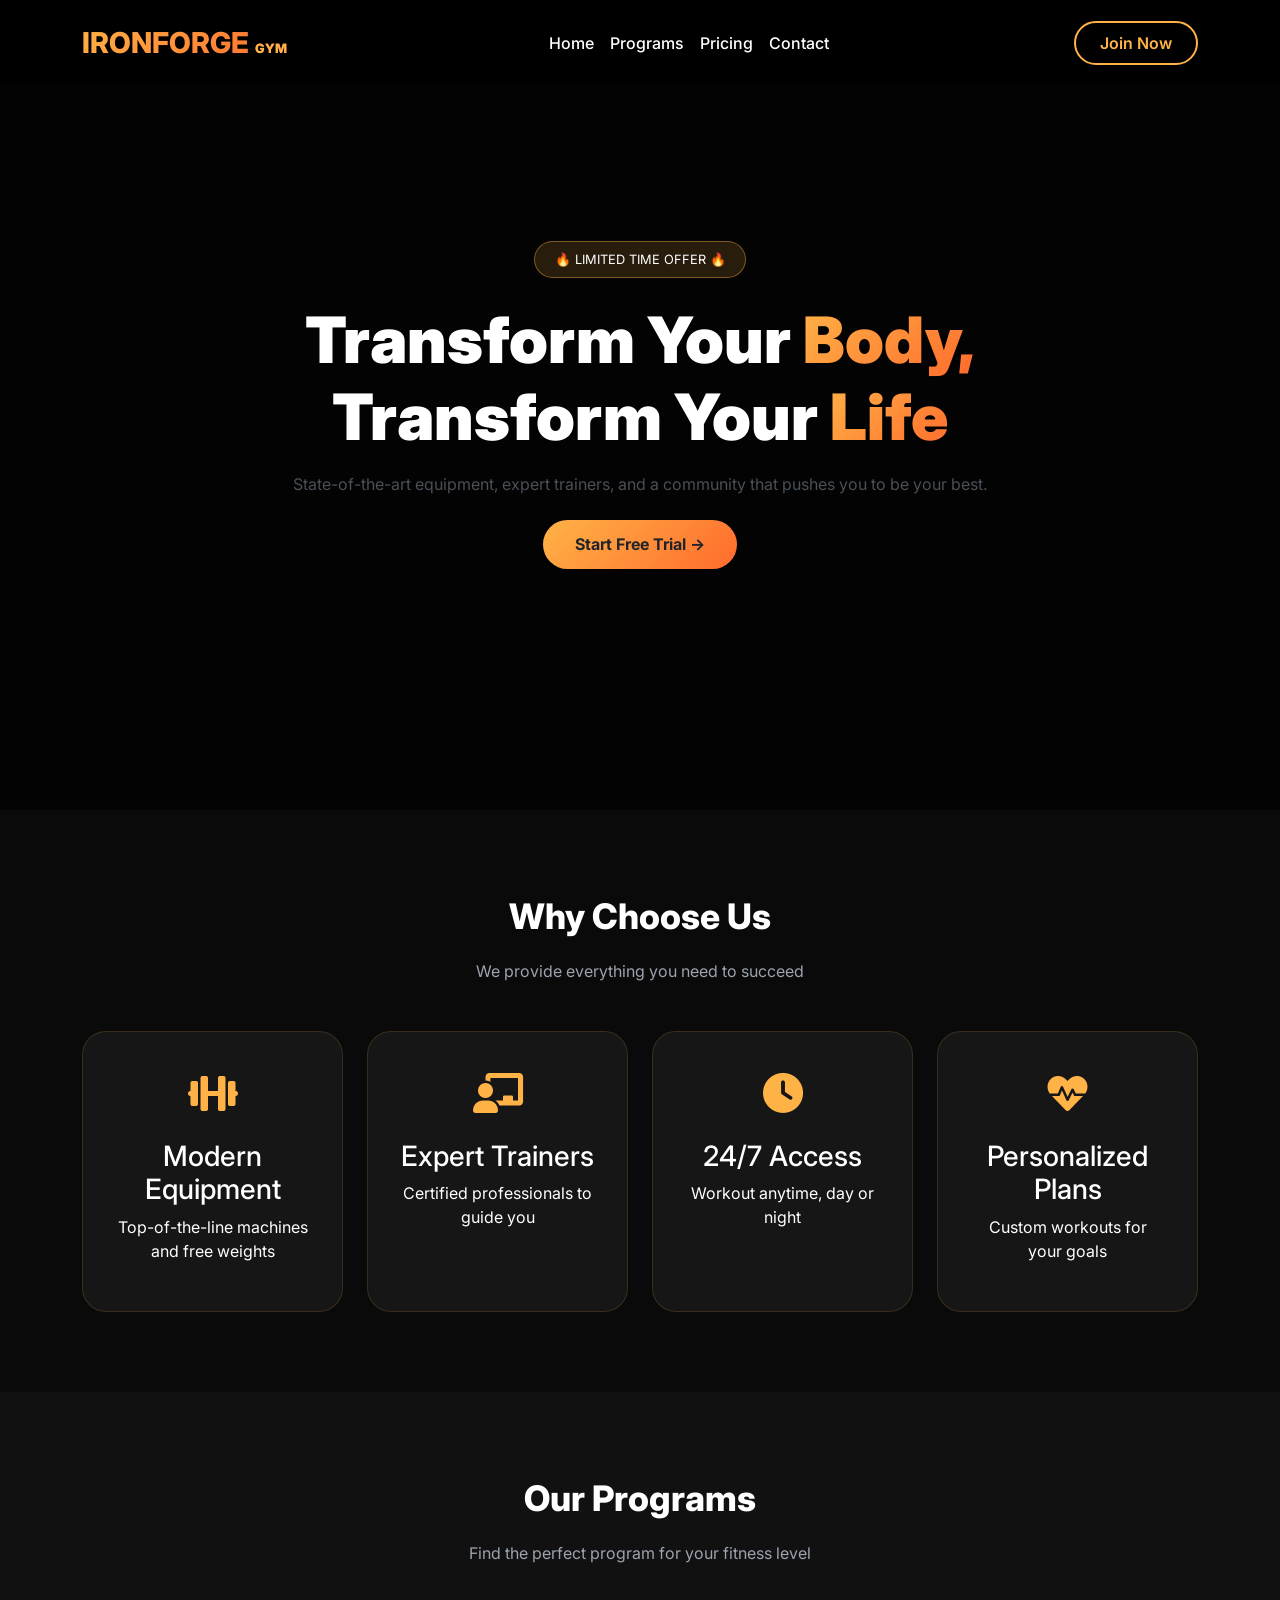
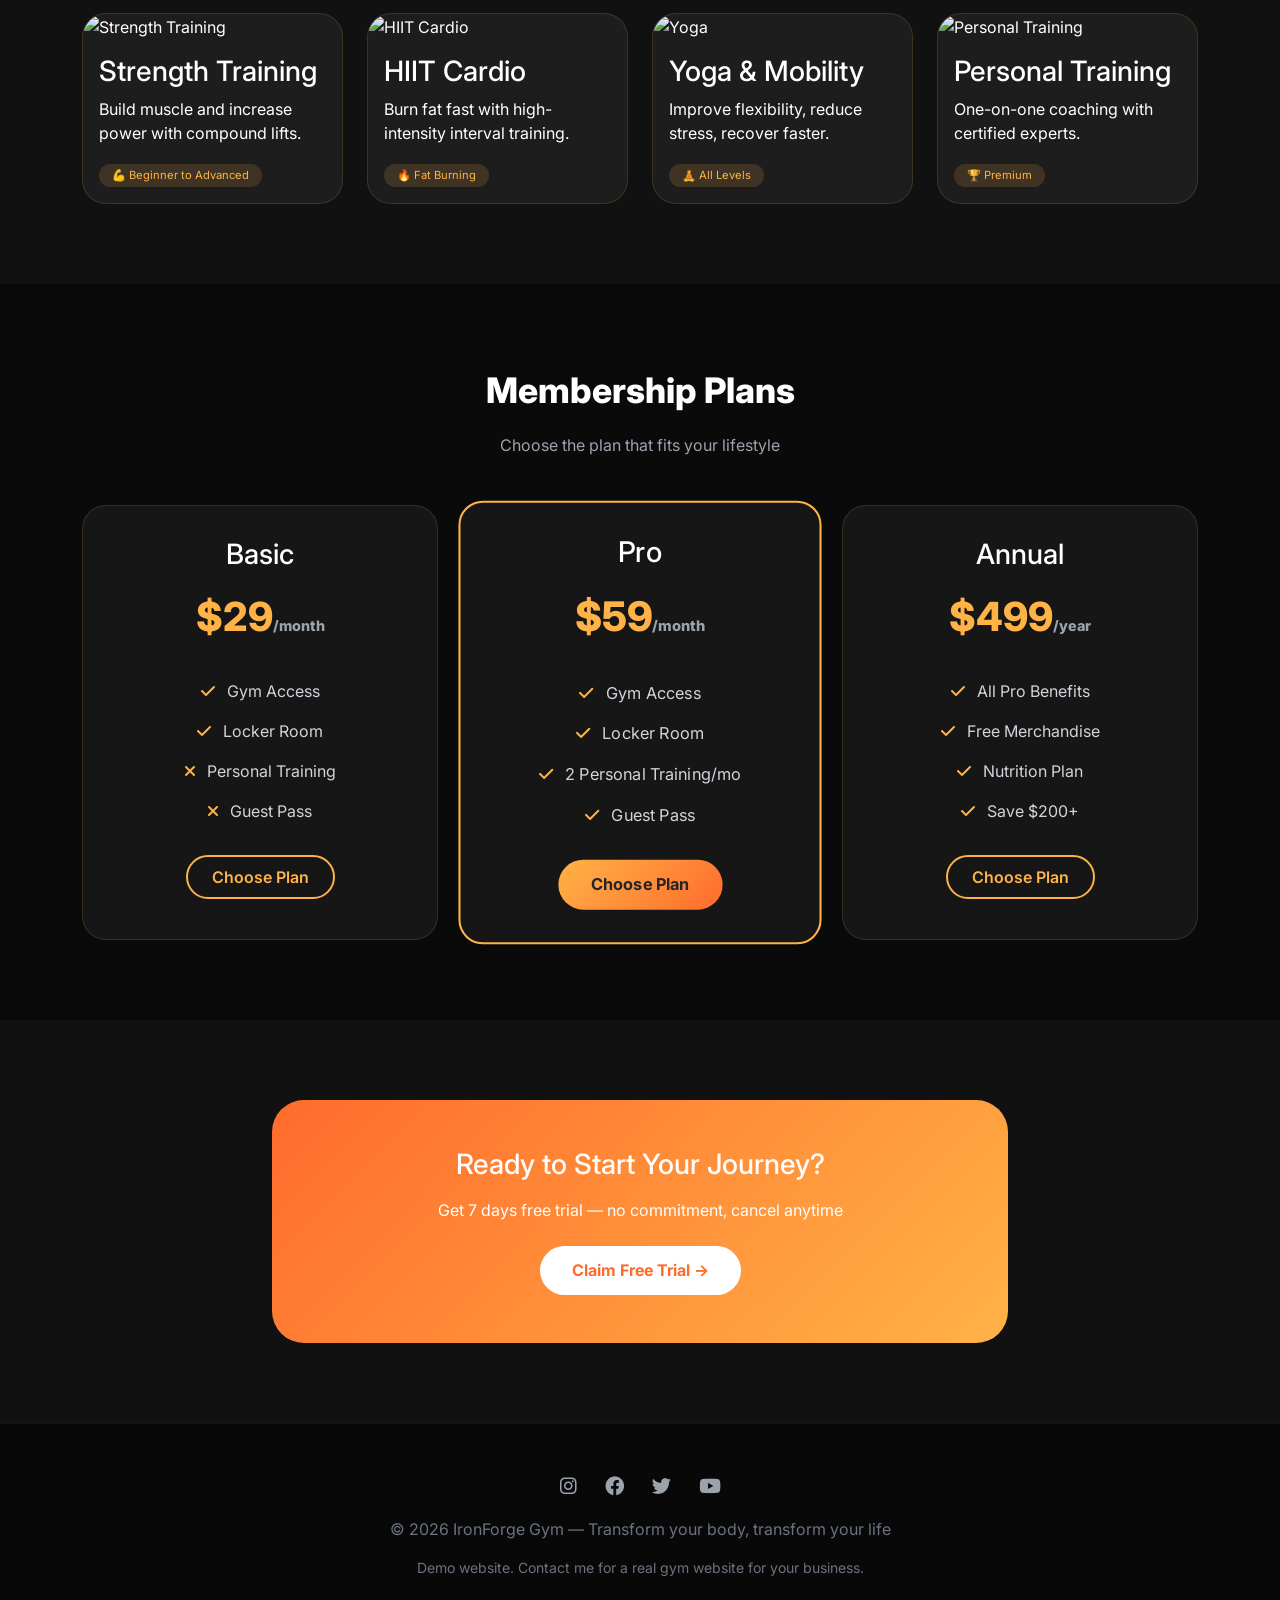
==== index.html @ 15429b62 "Rename IronForgeGym.html to index.html" ====
<!DOCTYPE html>
<html lang="en">
<head>
    <meta charset="UTF-8">
    <meta name="viewport" content="width=device-width, initial-scale=1.0">
    <title>IronForge Gym • Transform Your Body</title>
    
    <!-- Bootstrap 5 CSS -->
    <link href="https://cdn.jsdelivr.net/npm/bootstrap@5.3.0/dist/css/bootstrap.min.css" rel="stylesheet">
    <!-- Font Awesome -->
    <link rel="stylesheet" href="https://cdnjs.cloudflare.com/ajax/libs/font-awesome/6.0.0-beta3/css/all.min.css">
    <!-- Google Fonts -->
    <link href="https://fonts.googleapis.com/css2?family=Inter:opsz,wght@14..32,300;14..32,400;14..32,600;14..32,700;14..32,800;14..32,900&display=swap" rel="stylesheet">
    
    <style>
        * {
            margin: 0;
            padding: 0;
            box-sizing: border-box;
        }

        body {
            font-family: 'Inter', sans-serif;
            background: #0a0a0a;
            color: #ffffff;
            scroll-behavior: smooth;
        }

        /* Custom Colors */
        :root {
            --primary-orange: #ff6b2c;
            --primary-gold: #ffb347;
            --dark-bg: #0a0a0a;
            --card-bg: rgba(255, 255, 255, 0.05);
        }

        /* Navigation */
        .navbar {
            background: rgba(0, 0, 0, 0.85);
            backdrop-filter: blur(10px);
            padding: 1rem 0;
            transition: all 0.3s;
        }

        .navbar-brand {
            font-size: 1.8rem;
            font-weight: 800;
            background: linear-gradient(135deg, var(--primary-gold), var(--primary-orange));
            -webkit-background-clip: text;
            background-clip: text;
            color: transparent;
        }

        .navbar-brand span {
            font-size: 0.8rem;
            background: none;
            -webkit-background-clip: unset;
            color: var(--primary-gold);
        }

        .nav-link {
            color: #ffffff !important;
            font-weight: 500;
            transition: color 0.3s;
        }

        .nav-link:hover {
            color: var(--primary-gold) !important;
        }

        .btn-outline-gold {
            border: 2px solid var(--primary-gold);
            background: transparent;
            color: var(--primary-gold);
            padding: 0.5rem 1.5rem;
            border-radius: 40px;
            font-weight: 600;
            transition: 0.3s;
        }

        .btn-outline-gold:hover {
            background: var(--primary-gold);
            color: #000;
        }

        .btn-primary-gold {
            background: linear-gradient(135deg, var(--primary-gold), var(--primary-orange));
            border: none;
            padding: 0.8rem 2rem;
            border-radius: 50px;
            font-weight: 700;
            transition: transform 0.2s;
        }

        .btn-primary-gold:hover {
            transform: translateY(-2px);
            background: linear-gradient(135deg, var(--primary-gold), var(--primary-orange));
        }

        /* Hero Section */
        .hero {
            min-height: 90vh;
            background: linear-gradient(rgba(0, 0, 0, 0.65), rgba(0, 0, 0, 0.75)), 
                        url('https://images.unsplash.com/photo-1534438327276-14e5300c3a48?w=1600&auto=format');
            background-size: cover;
            background-position: center;
            display: flex;
            align-items: center;
        }

        .hero-badge {
            display: inline-block;
            background: rgba(255, 179, 71, 0.15);
            border: 1px solid rgba(255, 179, 71, 0.4);
            padding: 0.5rem 1.2rem;
            border-radius: 40px;
            font-size: 0.8rem;
            margin-bottom: 1.5rem;
        }

        .hero h1 {
            font-size: 4rem;
            font-weight: 900;
            margin-bottom: 1rem;
        }

        .highlight {
            background: linear-gradient(135deg, var(--primary-gold), var(--primary-orange));
            -webkit-background-clip: text;
            background-clip: text;
            color: transparent;
        }

        /* Sections */
        .section-dark {
            background: #0a0a0a;
            padding: 5rem 0;
        }

        .section-light {
            background: #111111;
            padding: 5rem 0;
        }

        .section-header {
            font-size: 2.2rem;
            font-weight: 800;
            text-align: center;
            margin-bottom: 1rem;
        }

        .section-sub {
            text-align: center;
            color: #9ca3af;
            margin-bottom: 3rem;
        }

        /* Feature Cards */
        .feature-card {
            background: var(--card-bg);
            border-radius: 1.5rem;
            padding: 2rem;
            text-align: center;
            transition: transform 0.3s;
            border: 1px solid rgba(255, 179, 71, 0.15);
            height: 100%;
        }

        .feature-card:hover {
            transform: translateY(-5px);
            border-color: var(--primary-gold);
        }

        .feature-icon {
            font-size: 2.5rem;
            color: var(--primary-gold);
            margin-bottom: 1rem;
        }

        /* Program Cards */
        .program-card {
            background: var(--card-bg);
            border-radius: 1.5rem;
            overflow: hidden;
            transition: transform 0.3s;
            border: 1px solid rgba(255, 179, 71, 0.15);
            height: 100%;
        }

        .program-card:hover {
            transform: translateY(-5px);
        }

        .program-img {
            width: 100%;
            height: 200px;
            object-fit: cover;
        }

        .program-tag {
            display: inline-block;
            background: rgba(255, 179, 71, 0.15);
            padding: 0.2rem 0.8rem;
            border-radius: 20px;
            font-size: 0.7rem;
            color: var(--primary-gold);
        }

        /* Pricing Cards */
        .pricing-card {
            background: var(--card-bg);
            border-radius: 1.5rem;
            padding: 2rem;
            text-align: center;
            border: 1px solid rgba(255, 179, 71, 0.15);
            transition: transform 0.3s;
            height: 100%;
        }

        .pricing-card.featured {
            border: 2px solid var(--primary-gold);
            transform: scale(1.02);
        }

        .pricing-card:hover {
            transform: translateY(-5px);
        }

        .price {
            font-size: 2.5rem;
            font-weight: 800;
            color: var(--primary-gold);
            margin: 1rem 0;
        }

        .price span {
            font-size: 0.9rem;
            color: #9ca3af;
        }

        .pricing-card ul {
            list-style: none;
            padding: 0;
            margin: 1.5rem 0;
        }

        .pricing-card li {
            padding: 0.5rem 0;
            color: #d1d5db;
        }

        .pricing-card li i {
            color: var(--primary-gold);
            margin-right: 0.5rem;
        }

        /* CTA Section */
        .cta-box {
            background: linear-gradient(135deg, var(--primary-orange), var(--primary-gold));
            border-radius: 2rem;
            padding: 3rem;
            text-align: center;
        }

        .cta-box .btn-primary-gold {
            background: white;
            color: var(--primary-orange);
        }

        /* Footer */
        .footer {
            background: #080808;
            padding: 3rem 0;
            border-top: 1px solid rgba(255, 255, 255, 0.05);
            color: #6b7280;
        }

        .social-icons a {
            color: #9ca3af;
            font-size: 1.2rem;
            margin: 0 0.75rem;
            transition: color 0.3s;
        }

        .social-icons a:hover {
            color: var(--primary-gold);
        }

        /* Responsive */
        @media (max-width: 768px) {
            .hero h1 {
                font-size: 2.2rem;
            }
            .section-header {
                font-size: 1.8rem;
            }
            .pricing-card.featured {
                transform: scale(1);
            }
        }
    </style>
</head>
<body>

<!-- Navigation -->
<nav class="navbar navbar-expand-lg fixed-top">
    <div class="container">
        <a class="navbar-brand" href="#">IRONFORGE <span>GYM</span></a>
        <button class="navbar-toggler" type="button" data-bs-toggle="collapse" data-bs-target="#navbarNav">
            <span class="navbar-toggler-icon" style="filter: invert(1);"></span>
        </button>
        <div class="collapse navbar-collapse" id="navbarNav">
            <ul class="navbar-nav mx-auto">
                <li class="nav-item"><a class="nav-link" href="#home">Home</a></li>
                <li class="nav-item"><a class="nav-link" href="#programs">Programs</a></li>
                <li class="nav-item"><a class="nav-link" href="#pricing">Pricing</a></li>
                <li class="nav-item"><a class="nav-link" href="#contact">Contact</a></li>
            </ul>
            <button class="btn-outline-gold" id="joinBtn">Join Now</button>
        </div>
    </div>
</nav>

<!-- Hero Section -->
<section id="home" class="hero">
    <div class="container">
        <div class="row">
            <div class="col-lg-8 mx-auto text-center">
                <div class="hero-badge">🔥 LIMITED TIME OFFER 🔥</div>
                <h1>Transform Your <span class="highlight">Body,</span><br>Transform Your <span class="highlight">Life</span></h1>
                <p class="text-light-emphasis mb-4">State-of-the-art equipment, expert trainers, and a community that pushes you to be your best.</p>
                <button class="btn btn-primary-gold" id="startBtn">Start Free Trial →</button>
            </div>
        </div>
    </div>
</section>

<!-- Features Section -->
<section class="section-dark">
    <div class="container">
        <div class="row">
            <div class="col-12">
                <div class="section-header">Why Choose Us</div>
                <div class="section-sub">We provide everything you need to succeed</div>
            </div>
        </div>
        <div class="row g-4">
            <div class="col-md-6 col-lg-3">
                <div class="feature-card">
                    <div class="feature-icon"><i class="fas fa-dumbbell"></i></div>
                    <h3>Modern Equipment</h3>
                    <p>Top-of-the-line machines and free weights</p>
                </div>
            </div>
            <div class="col-md-6 col-lg-3">
                <div class="feature-card">
                    <div class="feature-icon"><i class="fas fa-chalkboard-user"></i></div>
                    <h3>Expert Trainers</h3>
                    <p>Certified professionals to guide you</p>
                </div>
            </div>
            <div class="col-md-6 col-lg-3">
                <div class="feature-card">
                    <div class="feature-icon"><i class="fas fa-clock"></i></div>
                    <h3>24/7 Access</h3>
                    <p>Workout anytime, day or night</p>
                </div>
            </div>
            <div class="col-md-6 col-lg-3">
                <div class="feature-card">
                    <div class="feature-icon"><i class="fas fa-heartbeat"></i></div>
                    <h3>Personalized Plans</h3>
                    <p>Custom workouts for your goals</p>
                </div>
            </div>
        </div>
    </div>
</section>

<!-- Programs Section -->
<section id="programs" class="section-light">
    <div class="container">
        <div class="row">
            <div class="col-12">
                <div class="section-header">Our Programs</div>
                <div class="section-sub">Find the perfect program for your fitness level</div>
            </div>
        </div>
        <div class="row g-4">
            <div class="col-md-6 col-lg-3">
                <div class="program-card">
                    <img src="https://images.unsplash.com/photo-1517836357463-d25dfeac3438?w=600&auto=format" alt="Strength Training" class="program-img">
                    <div class="p-3">
                        <h3>Strength Training</h3>
                        <p>Build muscle and increase power with compound lifts.</p>
                        <span class="program-tag">💪 Beginner to Advanced</span>
                    </div>
                </div>
            </div>
            <div class="col-md-6 col-lg-3">
                <div class="program-card">
                    <img src="https://images.unsplash.com/photo-1571019613454-1cb2f99b2d8b?w=600&auto=format" alt="HIIT Cardio" class="program-img">
                    <div class="p-3">
                        <h3>HIIT Cardio</h3>
                        <p>Burn fat fast with high-intensity interval training.</p>
                        <span class="program-tag">🔥 Fat Burning</span>
                    </div>
                </div>
            </div>
            <div class="col-md-6 col-lg-3">
                <div class="program-card">
                    <img src="https://images.unsplash.com/photo-1544367567-0f2fcb009e0b?w=600&auto=format" alt="Yoga" class="program-img">
                    <div class="p-3">
                        <h3>Yoga & Mobility</h3>
                        <p>Improve flexibility, reduce stress, recover faster.</p>
                        <span class="program-tag">🧘 All Levels</span>
                    </div>
                </div>
            </div>
            <div class="col-md-6 col-lg-3">
                <div class="program-card">
                    <img src="https://images.unsplash.com/photo-1583454110551-21f2fa2afe61?w=600&auto=format" alt="Personal Training" class="program-img">
                    <div class="p-3">
                        <h3>Personal Training</h3>
                        <p>One-on-one coaching with certified experts.</p>
                        <span class="program-tag">🏆 Premium</span>
                    </div>
                </div>
            </div>
        </div>
    </div>
</section>

<!-- Pricing Section -->
<section id="pricing" class="section-dark">
    <div class="container">
        <div class="row">
            <div class="col-12">
                <div class="section-header">Membership Plans</div>
                <div class="section-sub">Choose the plan that fits your lifestyle</div>
            </div>
        </div>
        <div class="row g-4">
            <div class="col-md-4">
                <div class="pricing-card">
                    <h3>Basic</h3>
                    <div class="price">$29<span>/month</span></div>
                    <ul>
                        <li><i class="fas fa-check"></i> Gym Access</li>
                        <li><i class="fas fa-check"></i> Locker Room</li>
                        <li><i class="fas fa-times"></i> Personal Training</li>
                        <li><i class="fas fa-times"></i> Guest Pass</li>
                    </ul>
                    <button class="btn-outline-gold choosePlan">Choose Plan</button>
                </div>
            </div>
            <div class="col-md-4">
                <div class="pricing-card featured">
                    <h3>Pro</h3>
                    <div class="price">$59<span>/month</span></div>
                    <ul>
                        <li><i class="fas fa-check"></i> Gym Access</li>
                        <li><i class="fas fa-check"></i> Locker Room</li>
                        <li><i class="fas fa-check"></i> 2 Personal Training/mo</li>
                        <li><i class="fas fa-check"></i> Guest Pass</li>
                    </ul>
                    <button class="btn btn-primary-gold choosePlan">Choose Plan</button>
                </div>
            </div>
            <div class="col-md-4">
                <div class="pricing-card">
                    <h3>Annual</h3>
                    <div class="price">$499<span>/year</span></div>
                    <ul>
                        <li><i class="fas fa-check"></i> All Pro Benefits</li>
                        <li><i class="fas fa-check"></i> Free Merchandise</li>
                        <li><i class="fas fa-check"></i> Nutrition Plan</li>
                        <li><i class="fas fa-check"></i> Save $200+</li>
                    </ul>
                    <button class="btn-outline-gold choosePlan">Choose Plan</button>
                </div>
            </div>
        </div>
    </div>
</section>

<!-- CTA Section -->
<section id="contact" class="section-light">
    <div class="container">
        <div class="row">
            <div class="col-lg-8 mx-auto">
                <div class="cta-box">
                    <h3 class="mb-3">Ready to Start Your Journey?</h3>
                    <p class="mb-4">Get 7 days free trial — no commitment, cancel anytime</p>
                    <button class="btn btn-primary-gold" id="ctaBtn">Claim Free Trial →</button>
                </div>
            </div>
        </div>
    </div>
</section>

<!-- Footer -->
<footer class="footer">
    <div class="container text-center">
        <div class="social-icons mb-3">
            <a href="#"><i class="fab fa-instagram"></i></a>
            <a href="#"><i class="fab fa-facebook"></i></a>
            <a href="#"><i class="fab fa-twitter"></i></a>
            <a href="#"><i class="fab fa-youtube"></i></a>
        </div>
        <p>© 2026 IronForge Gym — Transform your body, transform your life</p>
        <p class="small mt-2">Demo website. Contact me for a real gym website for your business.</p>
    </div>
</footer>

<!-- Bootstrap JS -->
<script src="https://cdn.jsdelivr.net/npm/bootstrap@5.3.0/dist/js/bootstrap.bundle.min.js"></script>

<script>
    // Toast notification
    function showToast(message) {
        const toast = document.createElement('div');
        toast.textContent = message;
        toast.style.position = 'fixed';
        toast.style.bottom = '30px';
        toast.style.left = '50%';
        toast.style.transform = 'translateX(-50%)';
        toast.style.backgroundColor = '#1a1a2e';
        toast.style.color = '#ffb347';
        toast.style.padding = '12px 24px';
        toast.style.borderRadius = '50px';
        toast.style.borderLeft = '4px solid #ffb347';
        toast.style.zIndex = '10000';
        toast.style.fontSize = '0.85rem';
        toast.style.backdropFilter = 'blur(10px)';
        document.body.appendChild(toast);
        
        setTimeout(() => {
            toast.style.opacity = '0';
            setTimeout(() => toast.remove(), 300);
        }, 2000);
    }

    // All buttons
    const buttons = document.querySelectorAll('#joinBtn, #startBtn, #ctaBtn, .choosePlan');
    buttons.forEach(btn => {
        btn.addEventListener('click', () => {
            showToast('💪 This is a demo. Contact me to build your real gym website!');
        });
    });

    // Smooth scroll for nav links
    document.querySelectorAll('.nav-link').forEach(link => {
        link.addEventListener('click', function(e) {
            e.preventDefault();
            const target = document.querySelector(this.getAttribute('href'));
            if (target) {
                target.scrollIntoView({ behavior: 'smooth' });
            }
        });
    });
</script>
</body>
</html>
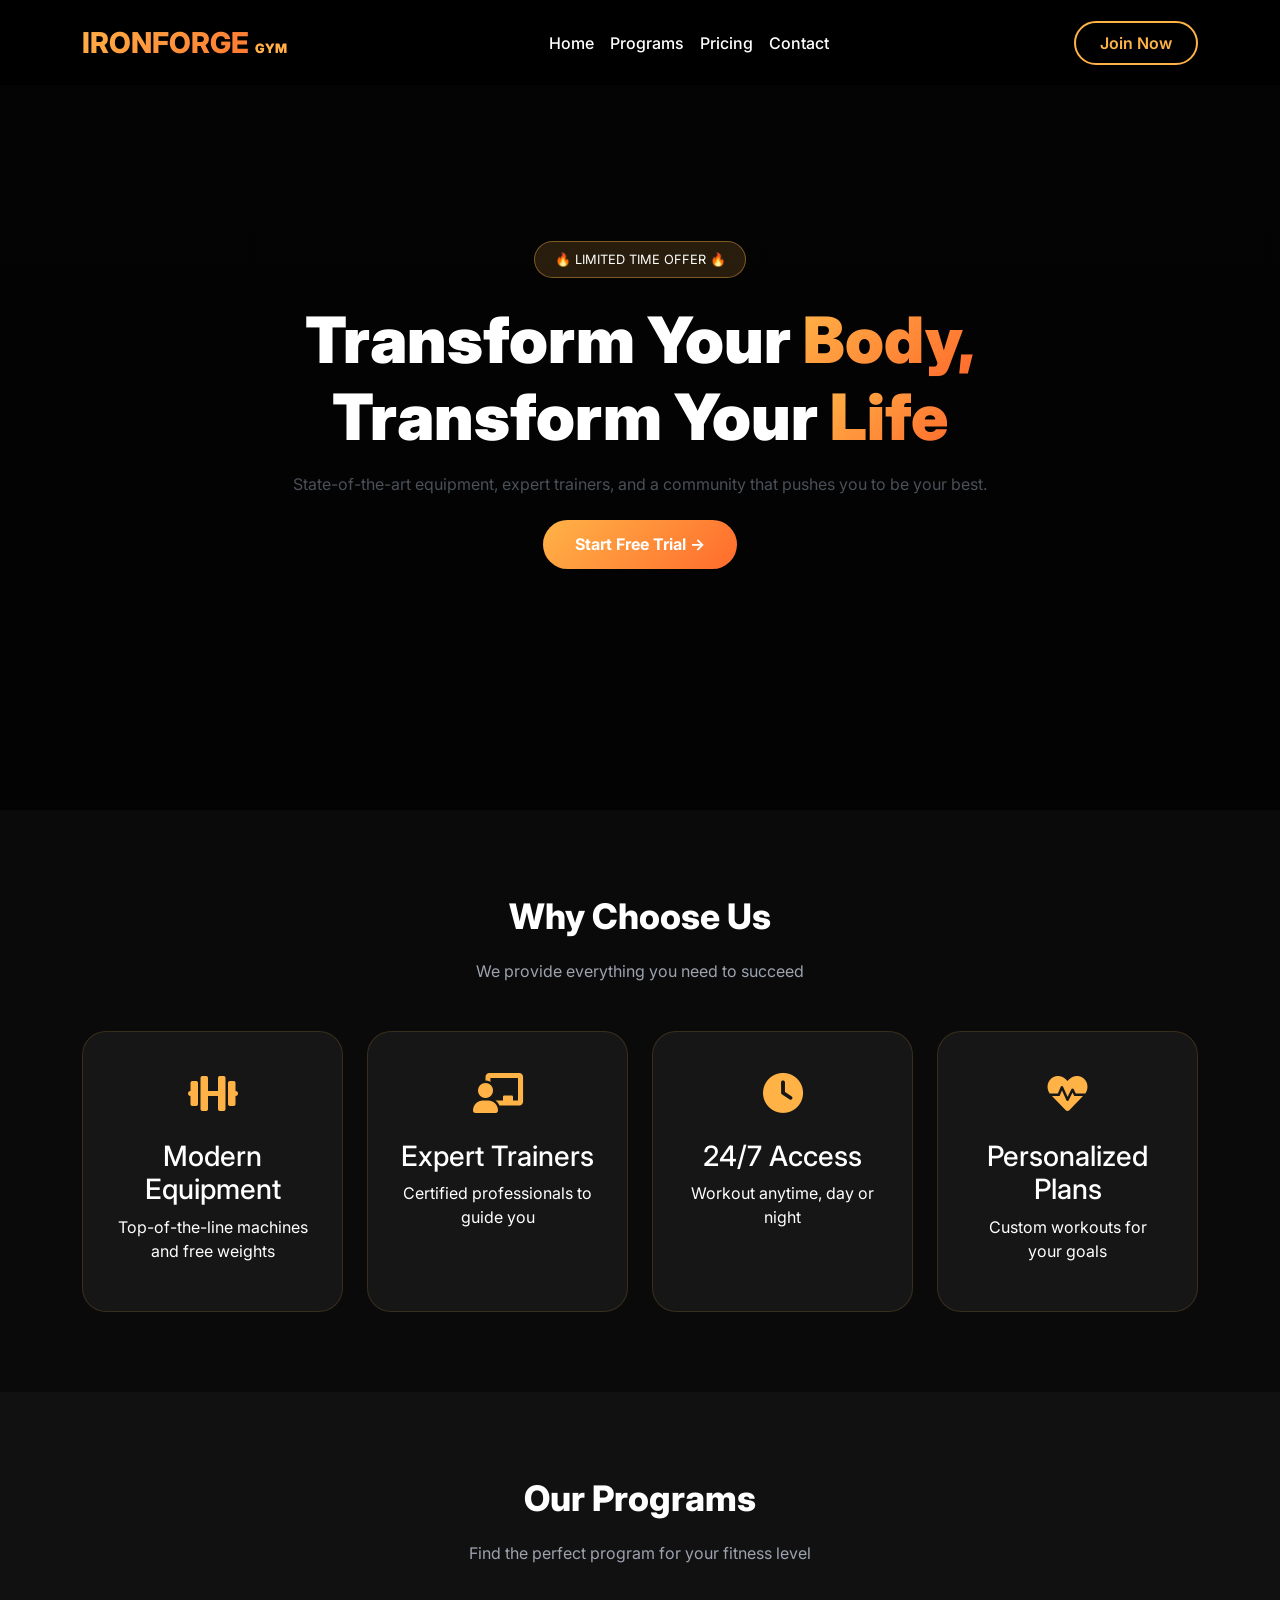
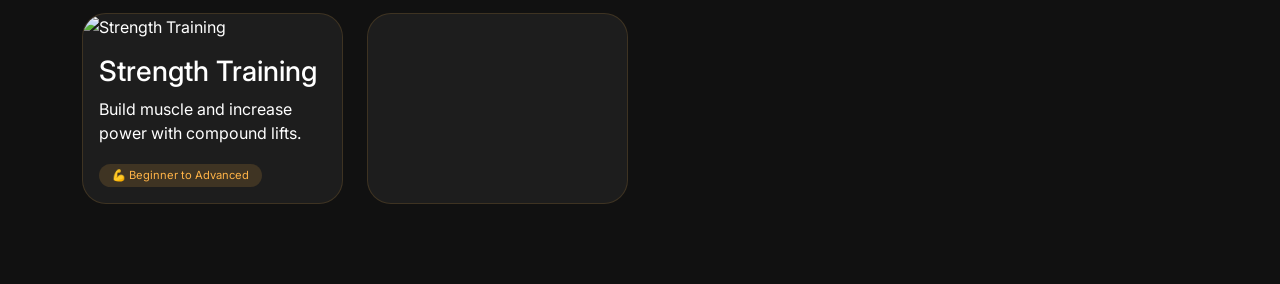
==== commit b9e8df4e: "Add files via upload" ====
--- a/index.html
+++ b/index.html
@@ -5,560 +5,105 @@
     <meta name="viewport" content="width=device-width, initial-scale=1.0">
     <title>IronForge Gym • Transform Your Body</title>
     
-    <!-- Bootstrap 5 CSS -->
     <link href="https://cdn.jsdelivr.net/npm/bootstrap@5.3.0/dist/css/bootstrap.min.css" rel="stylesheet">
-    <!-- Font Awesome -->
     <link rel="stylesheet" href="https://cdnjs.cloudflare.com/ajax/libs/font-awesome/6.0.0-beta3/css/all.min.css">
-    <!-- Google Fonts -->
     <link href="https://fonts.googleapis.com/css2?family=Inter:opsz,wght@14..32,300;14..32,400;14..32,600;14..32,700;14..32,800;14..32,900&display=swap" rel="stylesheet">
     
-    <style>
-        * {
-            margin: 0;
-            padding: 0;
-            box-sizing: border-box;
-        }
-
-        body {
-            font-family: 'Inter', sans-serif;
-            background: #0a0a0a;
-            color: #ffffff;
-            scroll-behavior: smooth;
-        }
-
-        /* Custom Colors */
-        :root {
-            --primary-orange: #ff6b2c;
-            --primary-gold: #ffb347;
-            --dark-bg: #0a0a0a;
-            --card-bg: rgba(255, 255, 255, 0.05);
-        }
-
-        /* Navigation */
-        .navbar {
-            background: rgba(0, 0, 0, 0.85);
-            backdrop-filter: blur(10px);
-            padding: 1rem 0;
-            transition: all 0.3s;
-        }
-
-        .navbar-brand {
-            font-size: 1.8rem;
-            font-weight: 800;
-            background: linear-gradient(135deg, var(--primary-gold), var(--primary-orange));
-            -webkit-background-clip: text;
-            background-clip: text;
-            color: transparent;
-        }
-
-        .navbar-brand span {
-            font-size: 0.8rem;
-            background: none;
-            -webkit-background-clip: unset;
-            color: var(--primary-gold);
-        }
-
-        .nav-link {
-            color: #ffffff !important;
-            font-weight: 500;
-            transition: color 0.3s;
-        }
-
-        .nav-link:hover {
-            color: var(--primary-gold) !important;
-        }
-
-        .btn-outline-gold {
-            border: 2px solid var(--primary-gold);
-            background: transparent;
-            color: var(--primary-gold);
-            padding: 0.5rem 1.5rem;
-            border-radius: 40px;
-            font-weight: 600;
-            transition: 0.3s;
-        }
-
-        .btn-outline-gold:hover {
-            background: var(--primary-gold);
-            color: #000;
-        }
-
-        .btn-primary-gold {
-            background: linear-gradient(135deg, var(--primary-gold), var(--primary-orange));
-            border: none;
-            padding: 0.8rem 2rem;
-            border-radius: 50px;
-            font-weight: 700;
-            transition: transform 0.2s;
-        }
-
-        .btn-primary-gold:hover {
-            transform: translateY(-2px);
-            background: linear-gradient(135deg, var(--primary-gold), var(--primary-orange));
-        }
-
-        /* Hero Section */
-        .hero {
-            min-height: 90vh;
-            background: linear-gradient(rgba(0, 0, 0, 0.65), rgba(0, 0, 0, 0.75)), 
-                        url('https://images.unsplash.com/photo-1534438327276-14e5300c3a48?w=1600&auto=format');
-            background-size: cover;
-            background-position: center;
-            display: flex;
-            align-items: center;
-        }
-
-        .hero-badge {
-            display: inline-block;
-            background: rgba(255, 179, 71, 0.15);
-            border: 1px solid rgba(255, 179, 71, 0.4);
-            padding: 0.5rem 1.2rem;
-            border-radius: 40px;
-            font-size: 0.8rem;
-            margin-bottom: 1.5rem;
-        }
-
-        .hero h1 {
-            font-size: 4rem;
-            font-weight: 900;
-            margin-bottom: 1rem;
-        }
-
-        .highlight {
-            background: linear-gradient(135deg, var(--primary-gold), var(--primary-orange));
-            -webkit-background-clip: text;
-            background-clip: text;
-            color: transparent;
-        }
-
-        /* Sections */
-        .section-dark {
-            background: #0a0a0a;
-            padding: 5rem 0;
-        }
-
-        .section-light {
-            background: #111111;
-            padding: 5rem 0;
-        }
-
-        .section-header {
-            font-size: 2.2rem;
-            font-weight: 800;
-            text-align: center;
-            margin-bottom: 1rem;
-        }
-
-        .section-sub {
-            text-align: center;
-            color: #9ca3af;
-            margin-bottom: 3rem;
-        }
-
-        /* Feature Cards */
-        .feature-card {
-            background: var(--card-bg);
-            border-radius: 1.5rem;
-            padding: 2rem;
-            text-align: center;
-            transition: transform 0.3s;
-            border: 1px solid rgba(255, 179, 71, 0.15);
-            height: 100%;
-        }
-
-        .feature-card:hover {
-            transform: translateY(-5px);
-            border-color: var(--primary-gold);
-        }
-
-        .feature-icon {
-            font-size: 2.5rem;
-            color: var(--primary-gold);
-            margin-bottom: 1rem;
-        }
-
-        /* Program Cards */
-        .program-card {
-            background: var(--card-bg);
-            border-radius: 1.5rem;
-            overflow: hidden;
-            transition: transform 0.3s;
-            border: 1px solid rgba(255, 179, 71, 0.15);
-            height: 100%;
-        }
-
-        .program-card:hover {
-            transform: translateY(-5px);
-        }
-
-        .program-img {
-            width: 100%;
-            height: 200px;
-            object-fit: cover;
-        }
-
-        .program-tag {
-            display: inline-block;
-            background: rgba(255, 179, 71, 0.15);
-            padding: 0.2rem 0.8rem;
-            border-radius: 20px;
-            font-size: 0.7rem;
-            color: var(--primary-gold);
-        }
-
-        /* Pricing Cards */
-        .pricing-card {
-            background: var(--card-bg);
-            border-radius: 1.5rem;
-            padding: 2rem;
-            text-align: center;
-            border: 1px solid rgba(255, 179, 71, 0.15);
-            transition: transform 0.3s;
-            height: 100%;
-        }
-
-        .pricing-card.featured {
-            border: 2px solid var(--primary-gold);
-            transform: scale(1.02);
-        }
-
-        .pricing-card:hover {
-            transform: translateY(-5px);
-        }
-
-        .price {
-            font-size: 2.5rem;
-            font-weight: 800;
-            color: var(--primary-gold);
-            margin: 1rem 0;
-        }
-
-        .price span {
-            font-size: 0.9rem;
-            color: #9ca3af;
-        }
-
-        .pricing-card ul {
-            list-style: none;
-            padding: 0;
-            margin: 1.5rem 0;
-        }
-
-        .pricing-card li {
-            padding: 0.5rem 0;
-            color: #d1d5db;
-        }
-
-        .pricing-card li i {
-            color: var(--primary-gold);
-            margin-right: 0.5rem;
-        }
-
-        /* CTA Section */
-        .cta-box {
-            background: linear-gradient(135deg, var(--primary-orange), var(--primary-gold));
-            border-radius: 2rem;
-            padding: 3rem;
-            text-align: center;
-        }
-
-        .cta-box .btn-primary-gold {
-            background: white;
-            color: var(--primary-orange);
-        }
-
-        /* Footer */
-        .footer {
-            background: #080808;
-            padding: 3rem 0;
-            border-top: 1px solid rgba(255, 255, 255, 0.05);
-            color: #6b7280;
-        }
-
-        .social-icons a {
-            color: #9ca3af;
-            font-size: 1.2rem;
-            margin: 0 0.75rem;
-            transition: color 0.3s;
-        }
-
-        .social-icons a:hover {
-            color: var(--primary-gold);
-        }
-
-        /* Responsive */
-        @media (max-width: 768px) {
-            .hero h1 {
-                font-size: 2.2rem;
-            }
-            .section-header {
-                font-size: 1.8rem;
-            }
-            .pricing-card.featured {
-                transform: scale(1);
-            }
-        }
-    </style>
+    <link rel="stylesheet" href="styles.css">
 </head>
 <body>
 
-<!-- Navigation -->
-<nav class="navbar navbar-expand-lg fixed-top">
-    <div class="container">
-        <a class="navbar-brand" href="#">IRONFORGE <span>GYM</span></a>
-        <button class="navbar-toggler" type="button" data-bs-toggle="collapse" data-bs-target="#navbarNav">
-            <span class="navbar-toggler-icon" style="filter: invert(1);"></span>
-        </button>
-        <div class="collapse navbar-collapse" id="navbarNav">
-            <ul class="navbar-nav mx-auto">
-                <li class="nav-item"><a class="nav-link" href="#home">Home</a></li>
-                <li class="nav-item"><a class="nav-link" href="#programs">Programs</a></li>
-                <li class="nav-item"><a class="nav-link" href="#pricing">Pricing</a></li>
-                <li class="nav-item"><a class="nav-link" href="#contact">Contact</a></li>
-            </ul>
-            <button class="btn-outline-gold" id="joinBtn">Join Now</button>
-        </div>
-    </div>
-</nav>
-
-<!-- Hero Section -->
-<section id="home" class="hero">
-    <div class="container">
-        <div class="row">
-            <div class="col-lg-8 mx-auto text-center">
-                <div class="hero-badge">🔥 LIMITED TIME OFFER 🔥</div>
-                <h1>Transform Your <span class="highlight">Body,</span><br>Transform Your <span class="highlight">Life</span></h1>
-                <p class="text-light-emphasis mb-4">State-of-the-art equipment, expert trainers, and a community that pushes you to be your best.</p>
-                <button class="btn btn-primary-gold" id="startBtn">Start Free Trial →</button>
+    <nav class="navbar navbar-expand-lg fixed-top">
+        <div class="container">
+            <a class="navbar-brand" href="#">IRONFORGE <span>GYM</span></a>
+            <button class="navbar-toggler" type="button" data-bs-toggle="collapse" data-bs-target="#navbarNav" aria-controls="navbarNav" aria-expanded="false" aria-label="Toggle navigation">
+                <span class="navbar-toggler-icon"></span>
+            </button>
+            <div class="collapse navbar-collapse" id="navbarNav">
+                <ul class="navbar-nav mx-auto">
+                    <li class="nav-item"><a class="nav-link" href="#home">Home</a></li>
+                    <li class="nav-item"><a class="nav-link" href="#programs">Programs</a></li>
+                    <li class="nav-item"><a class="nav-link" href="#pricing">Pricing</a></li>
+                    <li class="nav-item"><a class="nav-link" href="#contact">Contact</a></li>
+                </ul>
+                <button class="btn-outline-gold" id="joinBtn">Join Now</button>
             </div>
         </div>
-    </div>
-</section>
+    </nav>
 
-<!-- Features Section -->
-<section class="section-dark">
-    <div class="container">
-        <div class="row">
-            <div class="col-12">
-                <div class="section-header">Why Choose Us</div>
-                <div class="section-sub">We provide everything you need to succeed</div>
-            </div>
-        </div>
-        <div class="row g-4">
-            <div class="col-md-6 col-lg-3">
-                <div class="feature-card">
-                    <div class="feature-icon"><i class="fas fa-dumbbell"></i></div>
-                    <h3>Modern Equipment</h3>
-                    <p>Top-of-the-line machines and free weights</p>
-                </div>
-            </div>
-            <div class="col-md-6 col-lg-3">
-                <div class="feature-card">
-                    <div class="feature-icon"><i class="fas fa-chalkboard-user"></i></div>
-                    <h3>Expert Trainers</h3>
-                    <p>Certified professionals to guide you</p>
-                </div>
-            </div>
-            <div class="col-md-6 col-lg-3">
-                <div class="feature-card">
-                    <div class="feature-icon"><i class="fas fa-clock"></i></div>
-                    <h3>24/7 Access</h3>
-                    <p>Workout anytime, day or night</p>
-                </div>
-            </div>
-            <div class="col-md-6 col-lg-3">
-                <div class="feature-card">
-                    <div class="feature-icon"><i class="fas fa-heartbeat"></i></div>
-                    <h3>Personalized Plans</h3>
-                    <p>Custom workouts for your goals</p>
+    <section id="home" class="hero">
+        <div class="container">
+            <div class="row">
+                <div class="col-lg-8 mx-auto text-center">
+                    <div class="hero-badge">🔥 LIMITED TIME OFFER 🔥</div>
+                    <h1>Transform Your <span class="highlight">Body,</span><br>Transform Your <span class="highlight">Life</span></h1>
+                    <p class="text-light-emphasis mb-4">State-of-the-art equipment, expert trainers, and a community that pushes you to be your best.</p>
+                    <button class="btn btn-primary-gold" id="startBtn">Start Free Trial →</button>
                 </div>
             </div>
         </div>
-    </div>
-</section>
+    </section>
 
-<!-- Programs Section -->
-<section id="programs" class="section-light">
-    <div class="container">
-        <div class="row">
-            <div class="col-12">
-                <div class="section-header">Our Programs</div>
-                <div class="section-sub">Find the perfect program for your fitness level</div>
+    <section class="section-dark">
+        <div class="container">
+            <div class="row">
+                <div class="col-12">
+                    <div class="section-header">Why Choose Us</div>
+                    <div class="section-sub">We provide everything you need to succeed</div>
+                </div>
             </div>
-        </div>
-        <div class="row g-4">
-            <div class="col-md-6 col-lg-3">
-                <div class="program-card">
-                    <img src="https://images.unsplash.com/photo-1517836357463-d25dfeac3438?w=600&auto=format" alt="Strength Training" class="program-img">
-                    <div class="p-3">
-                        <h3>Strength Training</h3>
-                        <p>Build muscle and increase power with compound lifts.</p>
-                        <span class="program-tag">💪 Beginner to Advanced</span>
+            <div class="row g-4">
+                <div class="col-md-6 col-lg-3">
+                    <div class="feature-card">
+                        <div class="feature-icon"><i class="fas fa-dumbbell"></i></div>
+                        <h3>Modern Equipment</h3>
+                        <p>Top-of-the-line machines and free weights</p>
                     </div>
                 </div>
-            </div>
-            <div class="col-md-6 col-lg-3">
-                <div class="program-card">
-                    <img src="https://images.unsplash.com/photo-1571019613454-1cb2f99b2d8b?w=600&auto=format" alt="HIIT Cardio" class="program-img">
-                    <div class="p-3">
-                        <h3>HIIT Cardio</h3>
-                        <p>Burn fat fast with high-intensity interval training.</p>
-                        <span class="program-tag">🔥 Fat Burning</span>
+                <div class="col-md-6 col-lg-3">
+                    <div class="feature-card">
+                        <div class="feature-icon"><i class="fas fa-chalkboard-user"></i></div>
+                        <h3>Expert Trainers</h3>
+                        <p>Certified professionals to guide you</p>
                     </div>
                 </div>
-            </div>
-            <div class="col-md-6 col-lg-3">
-                <div class="program-card">
-                    <img src="https://images.unsplash.com/photo-1544367567-0f2fcb009e0b?w=600&auto=format" alt="Yoga" class="program-img">
-                    <div class="p-3">
-                        <h3>Yoga & Mobility</h3>
-                        <p>Improve flexibility, reduce stress, recover faster.</p>
-                        <span class="program-tag">🧘 All Levels</span>
+                <div class="col-md-6 col-lg-3">
+                    <div class="feature-card">
+                        <div class="feature-icon"><i class="fas fa-clock"></i></div>
+                        <h3>24/7 Access</h3>
+                        <p>Workout anytime, day or night</p>
                     </div>
                 </div>
-            </div>
-            <div class="col-md-6 col-lg-3">
-                <div class="program-card">
-                    <img src="https://images.unsplash.com/photo-1583454110551-21f2fa2afe61?w=600&auto=format" alt="Personal Training" class="program-img">
-                    <div class="p-3">
-                        <h3>Personal Training</h3>
-                        <p>One-on-one coaching with certified experts.</p>
-                        <span class="program-tag">🏆 Premium</span>
+                <div class="col-md-6 col-lg-3">
+                    <div class="feature-card">
+                        <div class="feature-icon"><i class="fas fa-heartbeat"></i></div>
+                        <h3>Personalized Plans</h3>
+                        <p>Custom workouts for your goals</p>
                     </div>
                 </div>
             </div>
         </div>
-    </div>
-</section>
+    </section>
 
-<!-- Pricing Section -->
-<section id="pricing" class="section-dark">
-    <div class="container">
-        <div class="row">
-            <div class="col-12">
-                <div class="section-header">Membership Plans</div>
-                <div class="section-sub">Choose the plan that fits your lifestyle</div>
-            </div>
-        </div>
-        <div class="row g-4">
-            <div class="col-md-4">
-                <div class="pricing-card">
-                    <h3>Basic</h3>
-                    <div class="price">$29<span>/month</span></div>
-                    <ul>
-                        <li><i class="fas fa-check"></i> Gym Access</li>
-                        <li><i class="fas fa-check"></i> Locker Room</li>
-                        <li><i class="fas fa-times"></i> Personal Training</li>
-                        <li><i class="fas fa-times"></i> Guest Pass</li>
-                    </ul>
-                    <button class="btn-outline-gold choosePlan">Choose Plan</button>
+    <section id="programs" class="section-light">
+        <div class="container">
+            <div class="row">
+                <div class="col-12">
+                    <div class="section-header">Our Programs</div>
+                    <div class="section-sub">Find the perfect program for your fitness level</div>
                 </div>
             </div>
-            <div class="col-md-4">
-                <div class="pricing-card featured">
-                    <h3>Pro</h3>
-                    <div class="price">$59<span>/month</span></div>
-                    <ul>
-                        <li><i class="fas fa-check"></i> Gym Access</li>
-                        <li><i class="fas fa-check"></i> Locker Room</li>
-                        <li><i class="fas fa-check"></i> 2 Personal Training/mo</li>
-                        <li><i class="fas fa-check"></i> Guest Pass</li>
-                    </ul>
-                    <button class="btn btn-primary-gold choosePlan">Choose Plan</button>
+            <div class="row g-4">
+                <div class="col-md-6 col-lg-3">
+                    <div class="program-card">
+                        <img src="https://images.unsplash.com/photo-1517836357463-d25dfeac3438?w=600&auto=format" alt="Strength Training" class="program-img">
+                        <div class="p-3">
+                            <h3>Strength Training</h3>
+                            <p>Build muscle and increase power with compound lifts.</p>
+                            <span class="program-tag">💪 Beginner to Advanced</span>
+                        </div>
+                    </div>
                 </div>
-            </div>
-            <div class="col-md-4">
-                <div class="pricing-card">
-                    <h3>Annual</h3>
-                    <div class="price">$499<span>/year</span></div>
-                    <ul>
-                        <li><i class="fas fa-check"></i> All Pro Benefits</li>
-                        <li><i class="fas fa-check"></i> Free Merchandise</li>
-                        <li><i class="fas fa-check"></i> Nutrition Plan</li>
-                        <li><i class="fas fa-check"></i> Save $200+</li>
-                    </ul>
-                    <button class="btn-outline-gold choosePlan">Choose Plan</button>
-                </div>
-            </div>
-        </div>
-    </div>
-</section>
-
-<!-- CTA Section -->
-<section id="contact" class="section-light">
-    <div class="container">
-        <div class="row">
-            <div class="col-lg-8 mx-auto">
-                <div class="cta-box">
-                    <h3 class="mb-3">Ready to Start Your Journey?</h3>
-                    <p class="mb-4">Get 7 days free trial — no commitment, cancel anytime</p>
-                    <button class="btn btn-primary-gold" id="ctaBtn">Claim Free Trial →</button>
-                </div>
-            </div>
-        </div>
-    </div>
-</section>
-
-<!-- Footer -->
-<footer class="footer">
-    <div class="container text-center">
-        <div class="social-icons mb-3">
-            <a href="#"><i class="fab fa-instagram"></i></a>
-            <a href="#"><i class="fab fa-facebook"></i></a>
-            <a href="#"><i class="fab fa-twitter"></i></a>
-            <a href="#"><i class="fab fa-youtube"></i></a>
-        </div>
-        <p>© 2026 IronForge Gym — Transform your body, transform your life</p>
-        <p class="small mt-2">Demo website. Contact me for a real gym website for your business.</p>
-    </div>
-</footer>
-
-<!-- Bootstrap JS -->
-<script src="https://cdn.jsdelivr.net/npm/bootstrap@5.3.0/dist/js/bootstrap.bundle.min.js"></script>
-
-<script>
-    // Toast notification
-    function showToast(message) {
-        const toast = document.createElement('div');
-        toast.textContent = message;
-        toast.style.position = 'fixed';
-        toast.style.bottom = '30px';
-        toast.style.left = '50%';
-        toast.style.transform = 'translateX(-50%)';
-        toast.style.backgroundColor = '#1a1a2e';
-        toast.style.color = '#ffb347';
-        toast.style.padding = '12px 24px';
-        toast.style.borderRadius = '50px';
-        toast.style.borderLeft = '4px solid #ffb347';
-        toast.style.zIndex = '10000';
-        toast.style.fontSize = '0.85rem';
-        toast.style.backdropFilter = 'blur(10px)';
-        document.body.appendChild(toast);
-        
-        setTimeout(() => {
-            toast.style.opacity = '0';
-            setTimeout(() => toast.remove(), 300);
-        }, 2000);
-    }
-
-    // All buttons
-    const buttons = document.querySelectorAll('#joinBtn, #startBtn, #ctaBtn, .choosePlan');
-    buttons.forEach(btn => {
-        btn.addEventListener('click', () => {
-            showToast('💪 This is a demo. Contact me to build your real gym website!');
-        });
-    });
-
-    // Smooth scroll for nav links
-    document.querySelectorAll('.nav-link').forEach(link => {
-        link.addEventListener('click', function(e) {
-            e.preventDefault();
-            const target = document.querySelector(this.getAttribute('href'));
-            if (target) {
-                target.scrollIntoView({ behavior: 'smooth' });
-            }
-        });
-    });
-</script>
-</body>
-</html>
+                <div class="col-md-6 col-lg-3">
+                    <div class="program-card">
+                        <img src="
--- a/styles.css
+++ b/styles.css
@@ -0,0 +1,304 @@
+/* ==========================================================================
+   GLOBAL RESET & VARIABEL KONFIGURASI
+   ========================================================================== */
+* {
+    margin: 0;
+    padding: 0;
+    box-sizing: border-box;
+}
+
+:root {
+    --primary-orange: #ff6b2c;
+    --primary-gold: #ffb347;
+    --dark-bg: #0a0a0a;
+    --card-bg: rgba(255, 255, 255, 0.05);
+}
+
+body {
+    font-family: 'Inter', sans-serif;
+    background: var(--dark-bg);
+    color: #ffffff;
+    scroll-behavior: smooth;
+}
+
+/* Fix filter untuk hamburger toggle bootstrap agar kontras di latar belakang gelap */
+.navbar-toggler-icon {
+    filter: invert(1);
+}
+
+/* ==========================================================================
+   KOMPONEN NAVIGASI & TOMBOL UTALITAS
+   ========================================================================== */
+.navbar {
+    background: rgba(0, 0, 0, 0.85);
+    backdrop-filter: blur(10px);
+    padding: 1rem 0;
+    transition: all 0.3s;
+}
+
+.navbar-brand {
+    font-size: 1.8rem;
+    font-weight: 800;
+    background: linear-gradient(135deg, var(--primary-gold), var(--primary-orange));
+    -webkit-background-clip: text;
+    background-clip: text;
+    color: transparent;
+}
+
+.navbar-brand span {
+    font-size: 0.8rem;
+    background: none;
+    -webkit-background-clip: unset;
+    color: var(--primary-gold);
+}
+
+.nav-link {
+    color: #ffffff !important;
+    font-weight: 500;
+    transition: color 0.3s;
+}
+
+.nav-link:hover {
+    color: var(--primary-gold) !important;
+}
+
+.btn-outline-gold {
+    border: 2px solid var(--primary-gold);
+    background: transparent;
+    color: var(--primary-gold);
+    padding: 0.5rem 1.5rem;
+    border-radius: 40px;
+    font-weight: 600;
+    transition: 0.3s;
+}
+
+.btn-outline-gold:hover {
+    background: var(--primary-gold);
+    color: #000;
+}
+
+.btn-primary-gold {
+    background: linear-gradient(135deg, var(--primary-gold), var(--primary-orange));
+    border: none;
+    padding: 0.8rem 2rem;
+    border-radius: 50px;
+    font-weight: 700;
+    transition: transform 0.2s;
+    color: #ffffff;
+}
+
+.btn-primary-gold:hover {
+    transform: translateY(-2px);
+    background: linear-gradient(135deg, var(--primary-gold), var(--primary-orange));
+    color: #ffffff;
+}
+
+/* ==========================================================================
+   HERO DISPLAY COMPONENT
+   ========================================================================== */
+.hero {
+    min-height: 90vh;
+    background: linear-gradient(rgba(0, 0, 0, 0.65), rgba(0, 0, 0, 0.75)), 
+                url('https://images.unsplash.com/photo-1534438327276-14e5300c3a48?w=1600&auto=format');
+    background-size: cover;
+    background-position: center;
+    display: flex;
+    align-items: center;
+}
+
+.hero-badge {
+    display: inline-block;
+    background: rgba(255, 179, 71, 0.15);
+    border: 1px solid rgba(255, 179, 71, 0.4);
+    padding: 0.5rem 1.2rem;
+    border-radius: 40px;
+    font-size: 0.8rem;
+    margin-bottom: 1.5rem;
+}
+
+.hero h1 {
+    font-size: 4rem;
+    font-weight: 900;
+    margin-bottom: 1rem;
+}
+
+.highlight {
+    background: linear-gradient(135deg, var(--primary-gold), var(--primary-orange));
+    -webkit-background-clip: text;
+    background-clip: text;
+    color: transparent;
+}
+
+/* ==========================================================================
+   STRUKTUR KONTEN STRUKTURAL UTAMA
+   ========================================================================== */
+.section-dark {
+    background: #0a0a0a;
+    padding: 5rem 0;
+}
+
+.section-light {
+    background: #111111;
+    padding: 5rem 0;
+}
+
+.section-header {
+    font-size: 2.2rem;
+    font-weight: 800;
+    text-align: center;
+    margin-bottom: 1rem;
+}
+
+.section-sub {
+    text-align: center;
+    color: #9ca3af;
+    margin-bottom: 3rem;
+}
+
+/* Feature Cards Layout */
+.feature-card {
+    background: var(--card-bg);
+    border-radius: 1.5rem;
+    padding: 2rem;
+    text-align: center;
+    transition: transform 0.3s;
+    border: 1px solid rgba(255, 179, 71, 0.15);
+    height: 100%;
+}
+
+.feature-card:hover {
+    transform: translateY(-5px);
+    border-color: var(--primary-gold);
+}
+
+.feature-icon {
+    font-size: 2.5rem;
+    color: var(--primary-gold);
+    margin-bottom: 1rem;
+}
+
+/* Program Cards Catalog */
+.program-card {
+    background: var(--card-bg);
+    border-radius: 1.5rem;
+    overflow: hidden;
+    transition: transform 0.3s;
+    border: 1px solid rgba(255, 179, 71, 0.15);
+    height: 100%;
+}
+
+.program-card:hover {
+    transform: translateY(-5px);
+}
+
+.program-img {
+    width: 100%;
+    height: 200px;
+    object-fit: cover;
+}
+
+.program-tag {
+    display: inline-block;
+    background: rgba(255, 179, 71, 0.15);
+    padding: 0.2rem 0.8rem;
+    border-radius: 20px;
+    font-size: 0.7rem;
+    color: var(--primary-gold);
+}
+
+/* Pricing Matrices Architecture */
+.pricing-card {
+    background: var(--card-bg);
+    border-radius: 1.5rem;
+    padding: 2rem;
+    text-align: center;
+    border: 1px solid rgba(255, 179, 71, 0.15);
+    transition: transform 0.3s;
+    height: 100%;
+}
+
+.pricing-card.featured {
+    border: 2px solid var(--primary-gold);
+    transform: scale(1.02);
+}
+
+.pricing-card:hover {
+    transform: translateY(-5px);
+}
+
+.price {
+    font-size: 2.5rem;
+    font-weight: 800;
+    color: var(--primary-gold);
+    margin: 1rem 0;
+}
+
+.price span {
+    font-size: 0.9rem;
+    color: #9ca3af;
+}
+
+.pricing-card ul {
+    list-style: none;
+    padding: 0;
+    margin: 1.5rem 0;
+}
+
+.pricing-card li {
+    padding: 0.5rem 0;
+    color: #d1d5db;
+}
+
+.pricing-card li i {
+    color: var(--primary-gold);
+    margin-right: 0.5rem;
+}
+
+/* ==========================================================================
+   CONVERSION ZONE & FOOTER ELEMENTS
+   ========================================================================== */
+.cta-box {
+    background: linear-gradient(135deg, var(--primary-orange), var(--primary-gold));
+    border-radius: 2rem;
+    padding: 3rem;
+    text-align: center;
+}
+
+.cta-box .btn-primary-gold {
+    background: #ffffff;
+    color: var(--primary-orange);
+}
+
+.footer {
+    background: #080808;
+    padding: 3rem 0;
+    border-top: 1px solid rgba(255, 255, 255, 0.05);
+    color: #6b7280;
+}
+
+.social-icons a {
+    color: #9ca3af;
+    font-size: 1.2rem;
+    margin: 0 0.75rem;
+    transition: color 0.3s;
+    text-decoration: none;
+}
+
+.social-icons a:hover {
+    color: var(--primary-gold);
+}
+
+/* ==========================================================================
+   SISTEM ATURAN RESPONSIVE LAYOUT (MEDIA Breakpoints)
+   ========================================================================== */
+@media (max-width: 768px) {
+    .hero h1 {
+        font-size: 2.2rem;
+    }
+    .section-header {
+        font-size: 1.8rem;
+    }
+    .pricing-card.featured {
+        transform: scale(1);
+    }
+}
